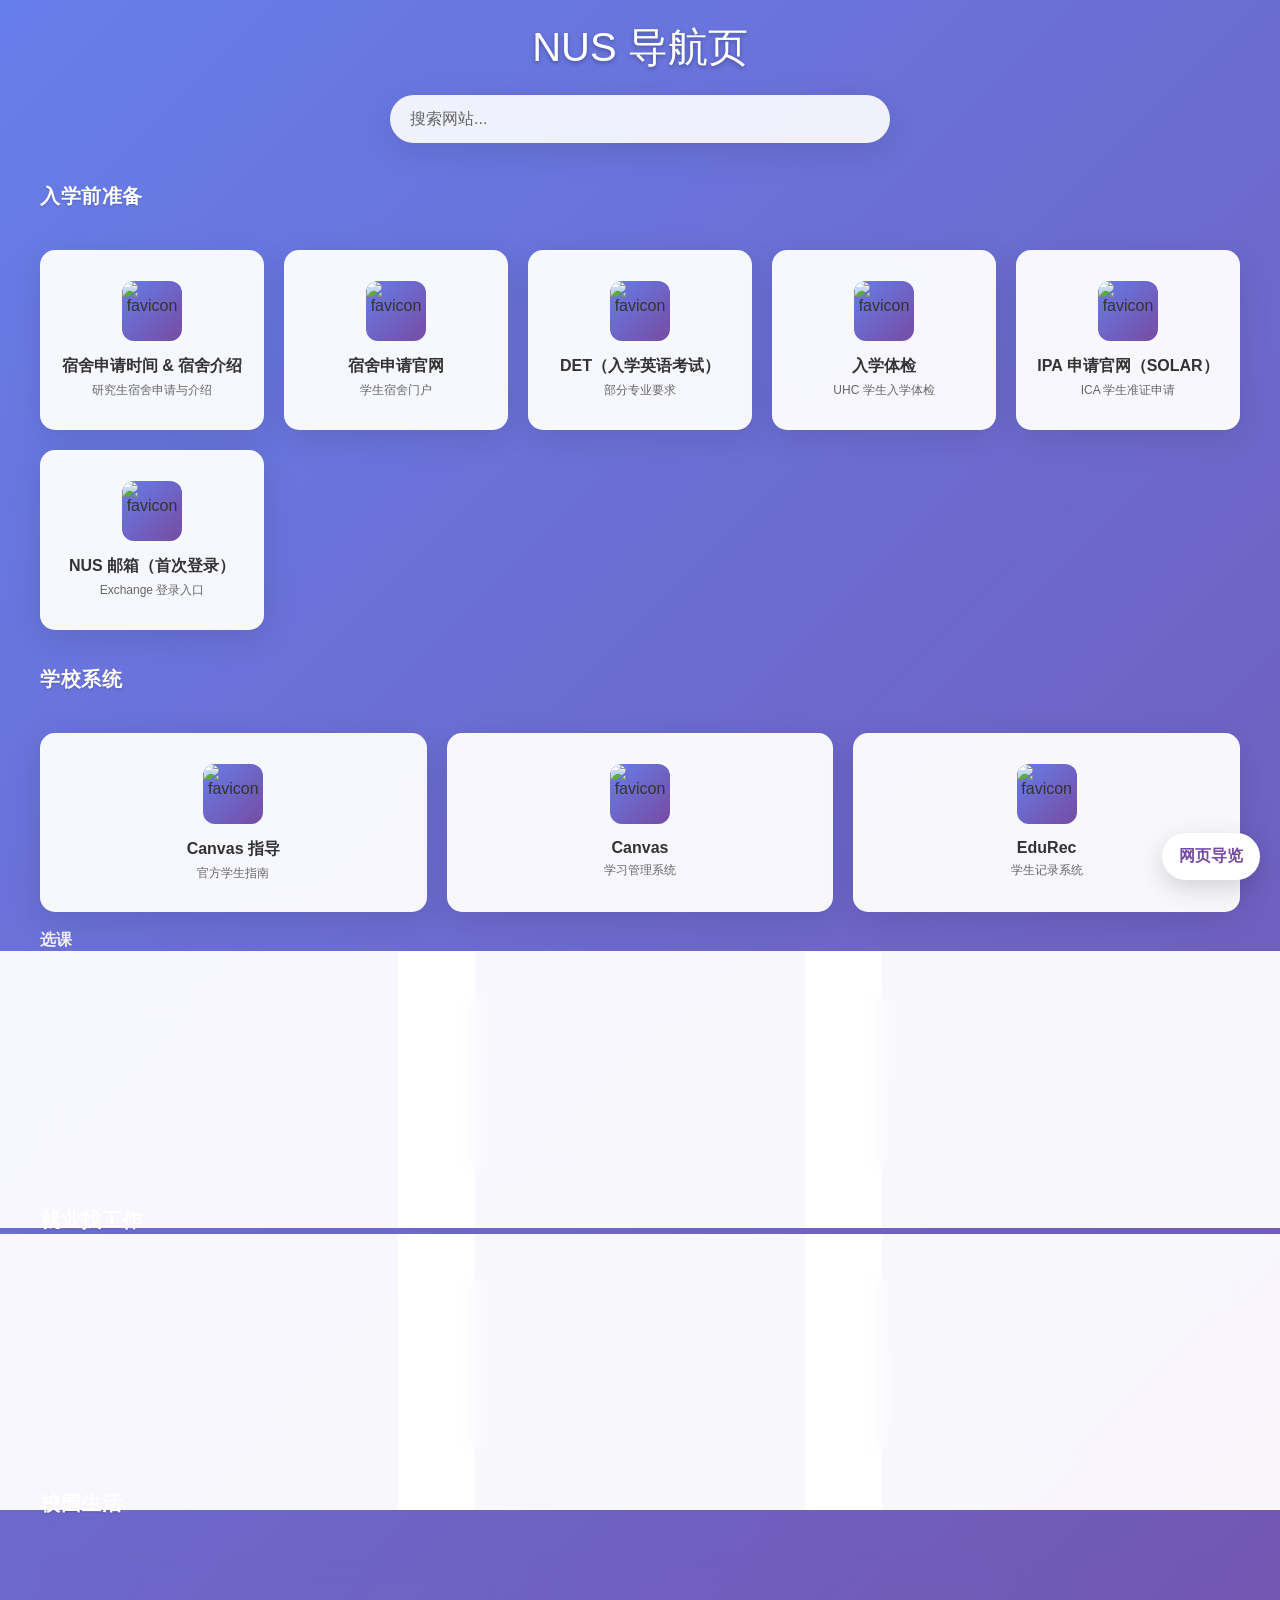
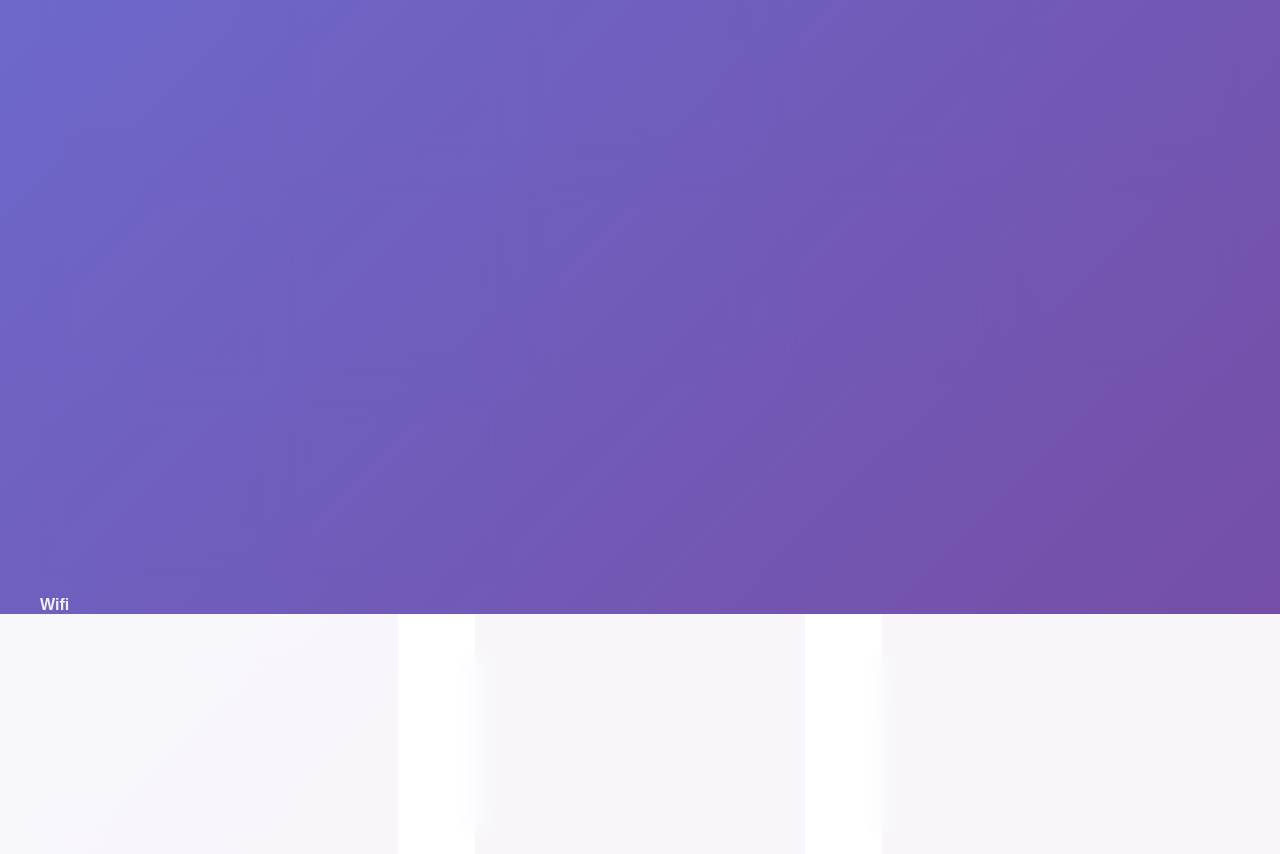
==== navigation.html @ f45ef73e "Initial commit: NUS navigation page" ====
<!DOCTYPE html>
<html lang="zh-CN">
<head>
    <meta charset="UTF-8">
    <meta name="viewport" content="width=device-width, initial-scale=1.0">
    <title>NUS 导航页</title>
    <style>
        * {
            margin: 0;
            padding: 0;
            box-sizing: border-box;
        }

        body {
            font-family: -apple-system, BlinkMacSystemFont, 'Segoe UI', Roboto, sans-serif;
            background: linear-gradient(135deg, #667eea 0%, #764ba2 100%);
            min-height: 100vh;
            padding: 20px;
        }

        .container {
            max-width: 1200px;
            margin: 0 auto;
        }

        .header {
            text-align: center;
            margin-bottom: 40px;
        }

        .title {
            color: white;
            font-size: 2.5rem;
            font-weight: 300;
            margin-bottom: 20px;
            text-shadow: 0 2px 4px rgba(0,0,0,0.3);
        }

        .search-container {
            position: relative;
            max-width: 500px;
            margin: 0 auto;
        }

        .search-box {
            width: 100%;
            padding: 15px 20px;
            font-size: 16px;
            border: none;
            border-radius: 25px;
            background: rgba(255, 255, 255, 0.9);
            backdrop-filter: blur(10px);
            box-shadow: 0 8px 32px rgba(0,0,0,0.1);
            transition: all 0.3s ease;
            outline: none;
        }

        .search-box:focus {
            background: rgba(255, 255, 255, 1);
            box-shadow: 0 12px 40px rgba(0,0,0,0.15);
            transform: translateY(-2px);
        }

        .search-box::placeholder {
            color: #666;
        }

        .nav-grid {
            display: grid;
            grid-template-columns: repeat(auto-fit, minmax(200px, 1fr));
            gap: 20px;
            margin-top: 40px;
        }

        .nav-item {
            background: rgba(255, 255, 255, 0.95);
            border-radius: 15px;
            padding: 30px 20px;
            text-align: center;
            text-decoration: none;
            color: #333;
            transition: all 0.3s ease;
            box-shadow: 0 8px 32px rgba(0,0,0,0.1);
            backdrop-filter: blur(10px);
            border: 1px solid rgba(255, 255, 255, 0.2);
        }

        .nav-item:hover {
            transform: translateY(-5px);
            box-shadow: 0 15px 40px rgba(0,0,0,0.2);
            background: rgba(255, 255, 255, 1);
        }

        .nav-icon {
            width: 60px;
            height: 60px;
            margin: 0 auto 15px;
            background: linear-gradient(135deg, #667eea, #764ba2);
            border-radius: 12px;
            display: flex;
            align-items: center;
            justify-content: center;
            overflow: hidden;
        }

        .nav-icon img {
            width: 100%;
            height: 100%;
            object-fit: cover;
            border-radius: 10px;
        }

        .nav-title {
            font-size: 16px;
            font-weight: 600;
            margin-bottom: 5px;
        }

        .nav-description {
            font-size: 12px;
            color: #666;
            line-height: 1.4;
        }

        .hidden {
            display: none;
        }

        @media (max-width: 768px) {
            .title {
                font-size: 2rem;
            }
            
            .nav-grid {
                grid-template-columns: repeat(auto-fit, minmax(150px, 1fr));
                gap: 15px;
            }
            
            .nav-item {
                padding: 20px 15px;
            }
            
            .nav-icon {
                width: 50px;
                height: 50px;
                font-size: 20px;
            }
        }

        .floating-guide {
            position: fixed;
            right: 20px;
            bottom: 20px;
            background: #ffffff;
            color: #764ba2;
            padding: 12px 16px;
            border-radius: 24px;
            text-decoration: none;
            box-shadow: 0 8px 24px rgba(0,0,0,0.15);
            border: 1px solid rgba(255, 255, 255, 0.6);
            font-weight: 600;
            transition: transform 0.2s ease, box-shadow 0.2s ease;
            z-index: 1000;
            backdrop-filter: blur(6px);
        }

        .floating-guide:hover {
            transform: translateY(-2px);
            box-shadow: 0 12px 32px rgba(0,0,0,0.2);
        }

        .section {
            margin-top: 36px;
        }

        .section-title {
            color: #ffffff;
            font-size: 20px;
            font-weight: 700;
            letter-spacing: 0.5px;
            text-shadow: 0 1px 2px rgba(0,0,0,0.2);
            margin-bottom: 14px;
        }

        .group-title {
            color: rgba(255,255,255,0.9);
            font-size: 16px;
            font-weight: 600;
            margin: 18px 0 10px;
        }
    </style>
</head>
<body>
    <div class="container">
        <div class="header">
            <h1 class="title">NUS 导航页</h1>
            <div class="search-container">
                <input type="text" class="search-box" placeholder="搜索网站..." id="searchBox">
            </div>
        </div>

        <div class="section" data-section>
            <h2 class="section-title">入学前准备</h2>
            <div class="nav-grid">
                <a href="https://osa.nus.edu.sg/accommodation/hostel-application/application-guide-graduate/" class="nav-item" data-name="宿舍申请时间 宿舍介绍">
                    <div class="nav-icon"><img alt="favicon"></div>
                    <div class="nav-title">宿舍申请时间 & 宿舍介绍</div>
                    <div class="nav-description">研究生宿舍申请与介绍</div>
                </a>

                <a href="https://uhms.nus.edu.sg/StudentPortal" class="nav-item" data-name="宿舍申请 申请官网">
                    <div class="nav-icon"><img alt="favicon"></div>
                    <div class="nav-title">宿舍申请官网</div>
                    <div class="nav-description">学生宿舍门户</div>
                </a>

                <a href="https://www.nus.edu.sg/registrar/academic-activities/registration/academic-related-matters/det" class="nav-item" data-name="DET 入学英语考试">
                    <div class="nav-icon"><img alt="favicon"></div>
                    <div class="nav-title">DET（入学英语考试）</div>
                    <div class="nav-description">部分专业要求</div>
                </a>

                <a href="https://www.nus.edu.sg/uhc/clinical-services/medical-examination/student-pre-admission-medical-examination" class="nav-item" data-name="体检 入学体检">
                    <div class="nav-icon"><img alt="favicon"></div>
                    <div class="nav-title">入学体检</div>
                    <div class="nav-description">UHC 学生入学体检</div>
                </a>

                <a href="https://eservices.ica.gov.sg/solar/index.xhtml" class="nav-item" data-name="IPA 申请官网 SOLAR">
                    <div class="nav-icon"><img alt="favicon"></div>
                    <div class="nav-title">IPA 申请官网（SOLAR）</div>
                    <div class="nav-description">ICA 学生准证申请</div>
                </a>

                <a href="https://exchange.nus.edu.sg/owa/auth/logon.aspx?url=https%3a%2f%2fexchange.nus.edu.sg%2fowa%2f&reason=0" class="nav-item" data-name="NUS 邮箱 第一次登录">
                    <div class="nav-icon"><img alt="favicon"></div>
                    <div class="nav-title">NUS 邮箱（首次登录）</div>
                    <div class="nav-description">Exchange 登录入口</div>
                </a>
            </div>
        </div>

        <div class="section" data-section>
            <h2 class="section-title">学校系统</h2>
            <div class="nav-grid">
                <a href="https://nus.atlassian.net/wiki/spaces/canvasstudent/overview" class="nav-item" data-name="Canvas 指导 文档">
                    <div class="nav-icon"><img alt="favicon"></div>
                    <div class="nav-title">Canvas 指导</div>
                    <div class="nav-description">官方学生指南</div>
                </a>

                <a href="https://www.nus.edu.sg/canvas/login/" class="nav-item" data-name="Canvas 登录 学习管理系统 LMS">
                    <div class="nav-icon"><img alt="favicon"></div>
                    <div class="nav-title">Canvas</div>
                    <div class="nav-description">学习管理系统</div>
                </a>

                <a href="https://myedurec.nus.edu.sg/psp/cs90prd/?cmd=login&languageCd=ENG&" class="nav-item" data-name="EduRec 学生记录 系统">
                    <div class="nav-icon"><img alt="favicon"></div>
                    <div class="nav-title">EduRec</div>
                    <div class="nav-description">学生记录系统</div>
                </a>
            </div>

            <div class="group-title">选课</div>
            <div class="nav-grid">
                <a href="https://nusmods.com/modules" class="nav-item" data-name="NusMods 模块 课程">
                    <div class="nav-icon"><img alt="favicon"></div>
                    <div class="nav-title">NusMods</div>
                    <div class="nav-description">课程模块查询</div>
                </a>

                <a href="https://nus.edu.sg/coursereg/schedule-and-timeline.html" class="nav-item" data-name="选课 时间 时间表">
                    <div class="nav-icon"><img alt="favicon"></div>
                    <div class="nav-title">选课时间安排</div>
                    <div class="nav-description">CourseReg 时间线</div>
                </a>

                <a href="https://nus.edu.sg/coursereg/resources.html" class="nav-item" data-name="选课 vacancy 资源">
                    <div class="nav-icon"><img alt="favicon"></div>
                    <div class="nav-title">选课 vacancy</div>
                    <div class="nav-description">CourseReg 资源与名额</div>
                </a>
            </div>
        </div>

        <div class="section" data-section>
            <h2 class="section-title">就业找工作</h2>
            <div class="nav-grid">
                <a href="https://inetapps.nus.edu.sg/nsws/app/login" class="nav-item" data-name="校内 勤工俭学 兼职">
                    <div class="nav-icon"><img alt="favicon"></div>
                    <div class="nav-title">校内勤工俭学</div>
                    <div class="nav-description">NSWS 校园岗位</div>
                </a>

                <a href="https://nus.edu.sg/cfg/" class="nav-item" data-name="就业 指导 Career CFG">
                    <div class="nav-icon"><img alt="favicon"></div>
                    <div class="nav-title">就业指导（CFG）</div>
                    <div class="nav-description">职业发展与求职资源</div>
                </a>

                <a href="https://nus-csm.symplicity.com/students/?uri=%2Fstudents%2Fapp%2Fjobs%2Fdiscover&signin_tab=0" class="nav-item" data-name="Talent connect 实习 NUS 实习僧 Symplicity">
                    <div class="nav-icon"><img alt="favicon"></div>
                    <div class="nav-title">Talent Connect（NUS 实习僧）</div>
                    <div class="nav-description">校招与实习平台</div>
                </a>
            </div>
        </div>

        <div class="section" data-section>
            <h2 class="section-title">校园生活</h2>
            <div class="nav-grid">
                <a href="https://nusit.nus.edu.sg/services/collaboration-and-productivity/nusmail/friendlymail/" class="nav-item" data-name="Friendlymail 邮箱 别名 昵称 显示名称">
                    <div class="nav-icon"><img alt="favicon"></div>
                    <div class="nav-title">Friendlymail（修改邮箱名称）</div>
                    <div class="nav-description">NUSMail 显示名称</div>
                </a>

                <a href="https://nus.edu.sg/nuslibraries" class="nav-item" data-name="图书馆 Library 资源 馆藏">
                    <div class="nav-icon"><img alt="favicon"></div>
                    <div class="nav-title">图书馆</div>
                    <div class="nav-description">NUS Libraries 门户</div>
                </a>

                <a href="https://linc.nus.edu.sg/pinreset~S16" class="nav-item" data-name="重置 pin 密码 卡">
                    <div class="nav-icon"><img alt="favicon"></div>
                    <div class="nav-title">重置 PIN</div>
                    <div class="nav-description">LINC PIN 重置</div>
                </a>

                <a href="https://map.nus.edu.sg/" class="nav-item" data-name="地图 map 校园 导航 位置">
                    <div class="nav-icon"><img alt="favicon"></div>
                    <div class="nav-title">校园地图</div>
                    <div class="nav-description">NUS Map</div>
                </a>

                <a href="https://osa.nus.edu.sg/services-support/administrative-services/lost-and-found/" class="nav-item" data-name="Lost and Found 失物招领">
                    <div class="nav-icon"><img alt="favicon"></div>
                    <div class="nav-title">Lost and Found</div>
                    <div class="nav-description">失物招领</div>
                </a>

                <a href="https://osa.nus.edu.sg/services-support/administrative-services/student-card-replacement/" class="nav-item" data-name="学生卡 丢失 补办 Replacement">
                    <div class="nav-icon"><img alt="favicon"></div>
                    <div class="nav-title">丢失学生卡</div>
                    <div class="nav-description">Student Card Replacement</div>
                </a>

                <a href="https://nusit.nus.edu.sg/services/wifi_internet/nvpn/" class="nav-item" data-name="vpn 学校 内网 连接 访问">
                    <div class="nav-icon"><img alt="favicon"></div>
                    <div class="nav-title">校园 VPN（NVPN）</div>
                    <div class="nav-description">校内资源访问</div>
                </a>

                <a href="https://www.nuscoop.sg/nus-memorabilia/nus-apparel/nus-jackets" class="nav-item" data-name="coop 纪念品 服饰 校园 商店 书店">
                    <div class="nav-icon"><img alt="favicon"></div>
                    <div class="nav-title">Co-op（纪念品店）</div>
                    <div class="nav-description">NUS Memorabilia</div>
                </a>

                <a href="https://uci.nus.edu.sg/campus-life/campus-services/utown/facilities-booking-utown-non-residential-facilities/" class="nav-item" data-name="Utown 研讨室 舞蹈房 预约 预定 Facilities Booking">
                    <div class="nav-icon"><img alt="favicon"></div>
                    <div class="nav-title">Utown 研讨室/舞蹈房预约</div>
                    <div class="nav-description">非住宿设施预定</div>
                </a>

                <a href="https://aces.nus.edu.sg/fbs/" class="nav-item" data-name="图书馆 研讨室 预约 预定 FBS">
                    <div class="nav-icon"><img alt="favicon"></div>
                    <div class="nav-title">图书馆研讨室预约</div>
                    <div class="nav-description">FBS 预约系统</div>
                </a>

                <a href="https://reboks.nus.edu.sg/nus_public_web/public/facilities" class="nav-item" data-name="体育馆 体育 设施 预约 预定 ReBOKS">
                    <div class="nav-icon"><img alt="favicon"></div>
                    <div class="nav-title">体育馆预订</div>
                    <div class="nav-description">ReBOKS 设施预约</div>
                </a>

                <a href="https://nusit.nus.edu.sg/services/software_and_os/software/software-for-student/" class="nav-item" data-name="软件 软件许可 学生 软件资源 下载">
                    <div class="nav-icon"><img alt="favicon"></div>
                    <div class="nav-title">学校提供软件</div>
                    <div class="nav-description">学生可用软件</div>
                </a>
            </div>

            <div class="group-title">Wifi</div>
            <div class="nav-grid">
                <a href="https://nusit.nus.edu.sg/eguides/" class="nav-item" data-name="eGuides 网络 指南 教程 Wifi">
                    <div class="nav-icon"><img alt="favicon"></div>
                    <div class="nav-title">eGuides（网络）</div>
                    <div class="nav-description">NUSIT 网络指南</div>
                </a>

                <a href="https://nusit.nus.edu.sg/services/wifi_internet/eduroam/" class="nav-item" data-name="eduroam 毕业 校友 Wifi 访问">
                    <div class="nav-icon"><img alt="favicon"></div>
                    <div class="nav-title">eduroam（毕业）</div>
                    <div class="nav-description">Wi-Fi 访指南</div>
                </a>

                <a href="https://libfaq.nus.edu.sg/faq?gid=71&qid=71366" class="nav-item" data-name="联网 说明 Library FAQ Wifi 连接">
                    <div class="nav-icon"><img alt="favicon"></div>
                    <div class="nav-title">联网说明</div>
                    <div class="nav-description">Library FAQ</div>
                </a>
            </div>
        </div>
    </div>

    <a class="floating-guide" href="https://mp.weixin.qq.com/s/q4GOlc3krcHm4wltc1f1_A" target="_blank" rel="noopener noreferrer">网页导览</a>

    <script>
        // 搜索功能
        const searchBox = document.getElementById('searchBox');
        const navItems = document.querySelectorAll('.nav-item');
        const sections = Array.from(document.querySelectorAll('[data-section]'));

        searchBox.addEventListener('input', function() {
            const searchTerm = this.value.toLowerCase();
            
            navItems.forEach(item => {
                const itemName = item.getAttribute('data-name').toLowerCase();
                const itemTitle = item.querySelector('.nav-title').textContent.toLowerCase();
                const itemDescription = item.querySelector('.nav-description').textContent.toLowerCase();
                
                if (itemName.includes(searchTerm) || 
                    itemTitle.includes(searchTerm) || 
                    itemDescription.includes(searchTerm)) {
                    item.classList.remove('hidden');
                } else {
                    item.classList.add('hidden');
                }
            });

            // 隐藏没有可见子项的分组
            sections.forEach(section => {
                const visible = Array.from(section.querySelectorAll('.nav-item'))
                    .some(i => !i.classList.contains('hidden'));
                section.classList.toggle('hidden', !visible && searchTerm.length > 0);
            });
        });

        // 添加点击动画效果
        navItems.forEach(item => {
            item.addEventListener('click', function(e) {
                // 创建点击波纹效果
                const ripple = document.createElement('div');
                ripple.style.position = 'absolute';
                ripple.style.borderRadius = '50%';
                ripple.style.background = 'rgba(255, 255, 255, 0.6)';
                ripple.style.transform = 'scale(0)';
                ripple.style.animation = 'ripple 0.6s linear';
                ripple.style.left = '50%';
                ripple.style.top = '50%';
                ripple.style.width = '20px';
                ripple.style.height = '20px';
                ripple.style.marginLeft = '-10px';
                ripple.style.marginTop = '-10px';
                
                this.style.position = 'relative';
                this.appendChild(ripple);
                
                setTimeout(() => {
                    ripple.remove();
                }, 600);
            });
        });

        // 添加CSS动画
        const style = document.createElement('style');
        style.textContent = `
            @keyframes ripple {
                to {
                    transform: scale(4);
                    opacity: 0;
                }
            }
        `;
        document.head.appendChild(style);

        // 为每个链接加载对应站点的 favicon
        (function setFavicons() {
            document.querySelectorAll('.nav-item').forEach(function(item) {
                try {
                    const url = new URL(item.href);
                    const iconContainer = item.querySelector('.nav-icon');
                    let img = iconContainer.querySelector('img');
                    if (!img) {
                        img = document.createElement('img');
                        img.alt = url.hostname + ' favicon';
                        iconContainer.innerHTML = '';
                        iconContainer.appendChild(img);
                    }
                    const faviconUrl = 'https://www.google.com/s2/favicons?domain=' + encodeURIComponent(url.hostname) + '&sz=128';
                    img.src = faviconUrl;
                } catch (e) {
                    // ignore invalid URLs
                }
            });
        })();
    </script>
</body>
</html>
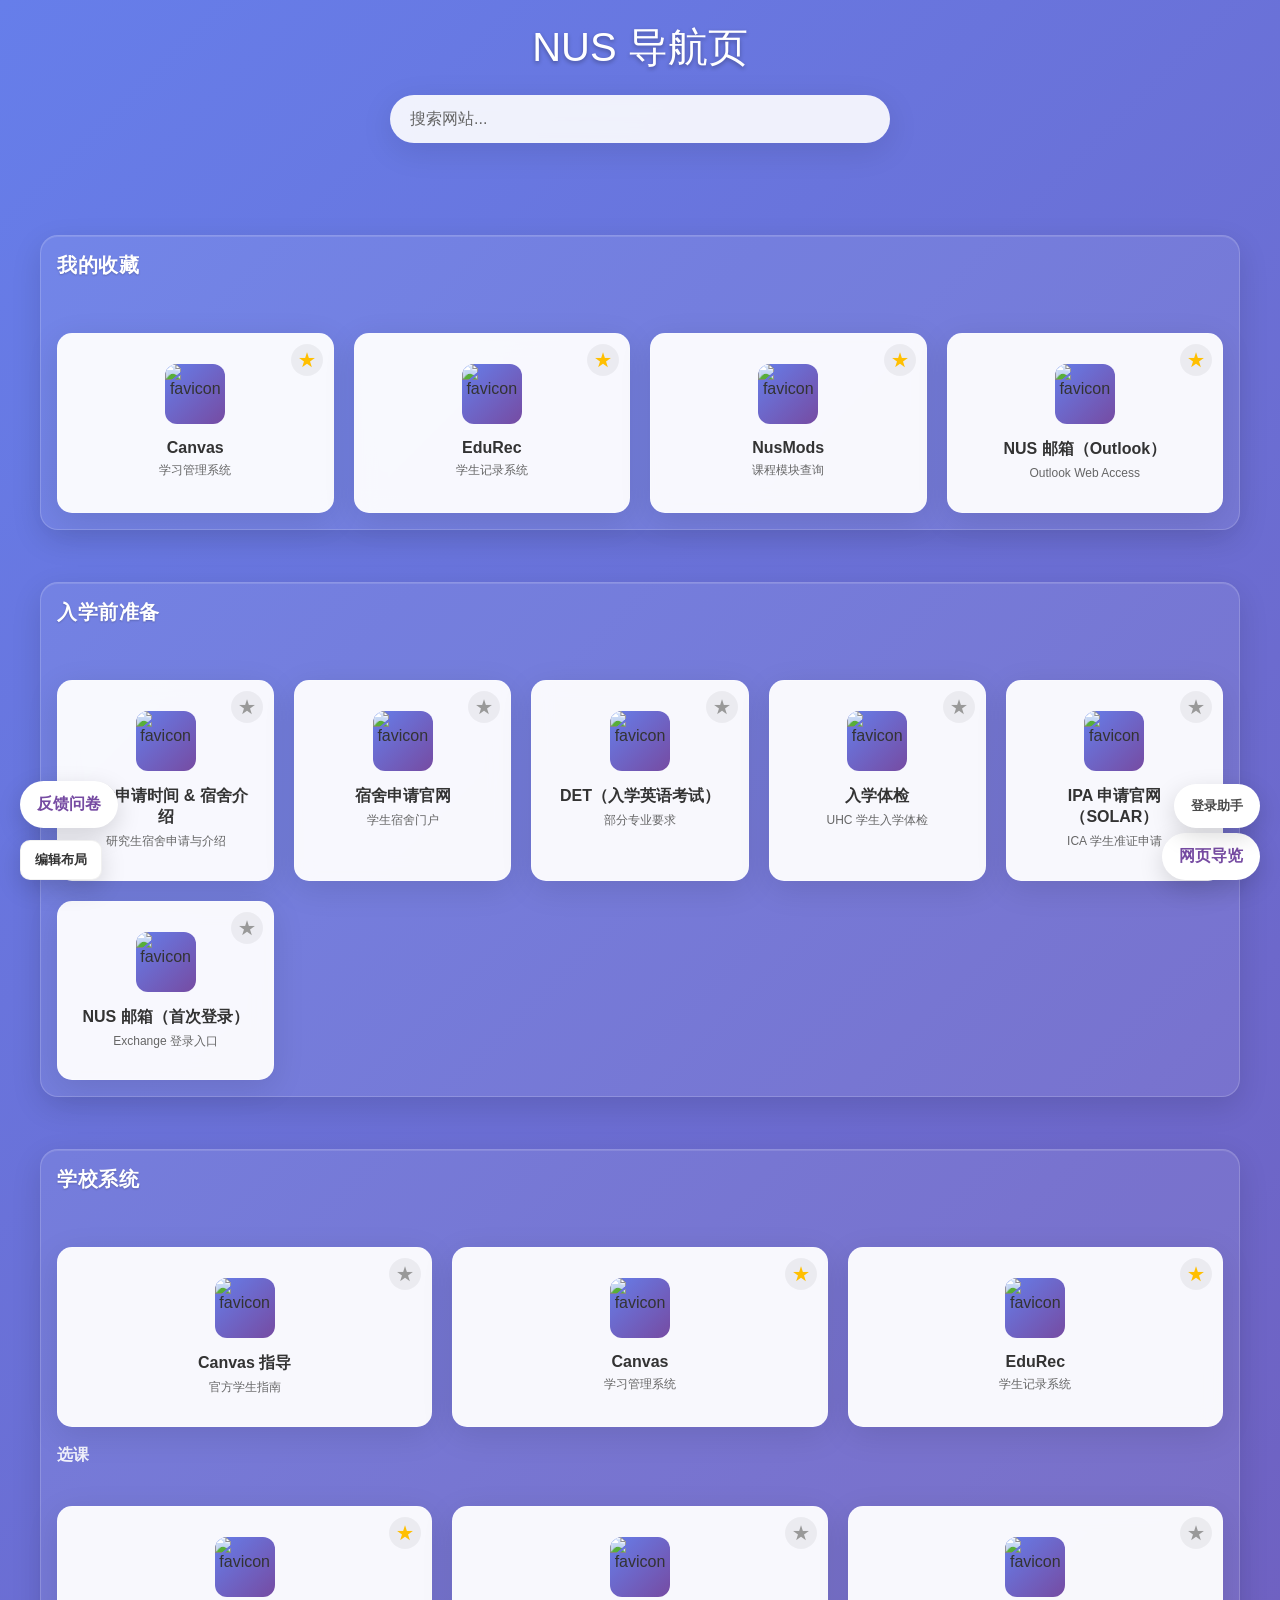
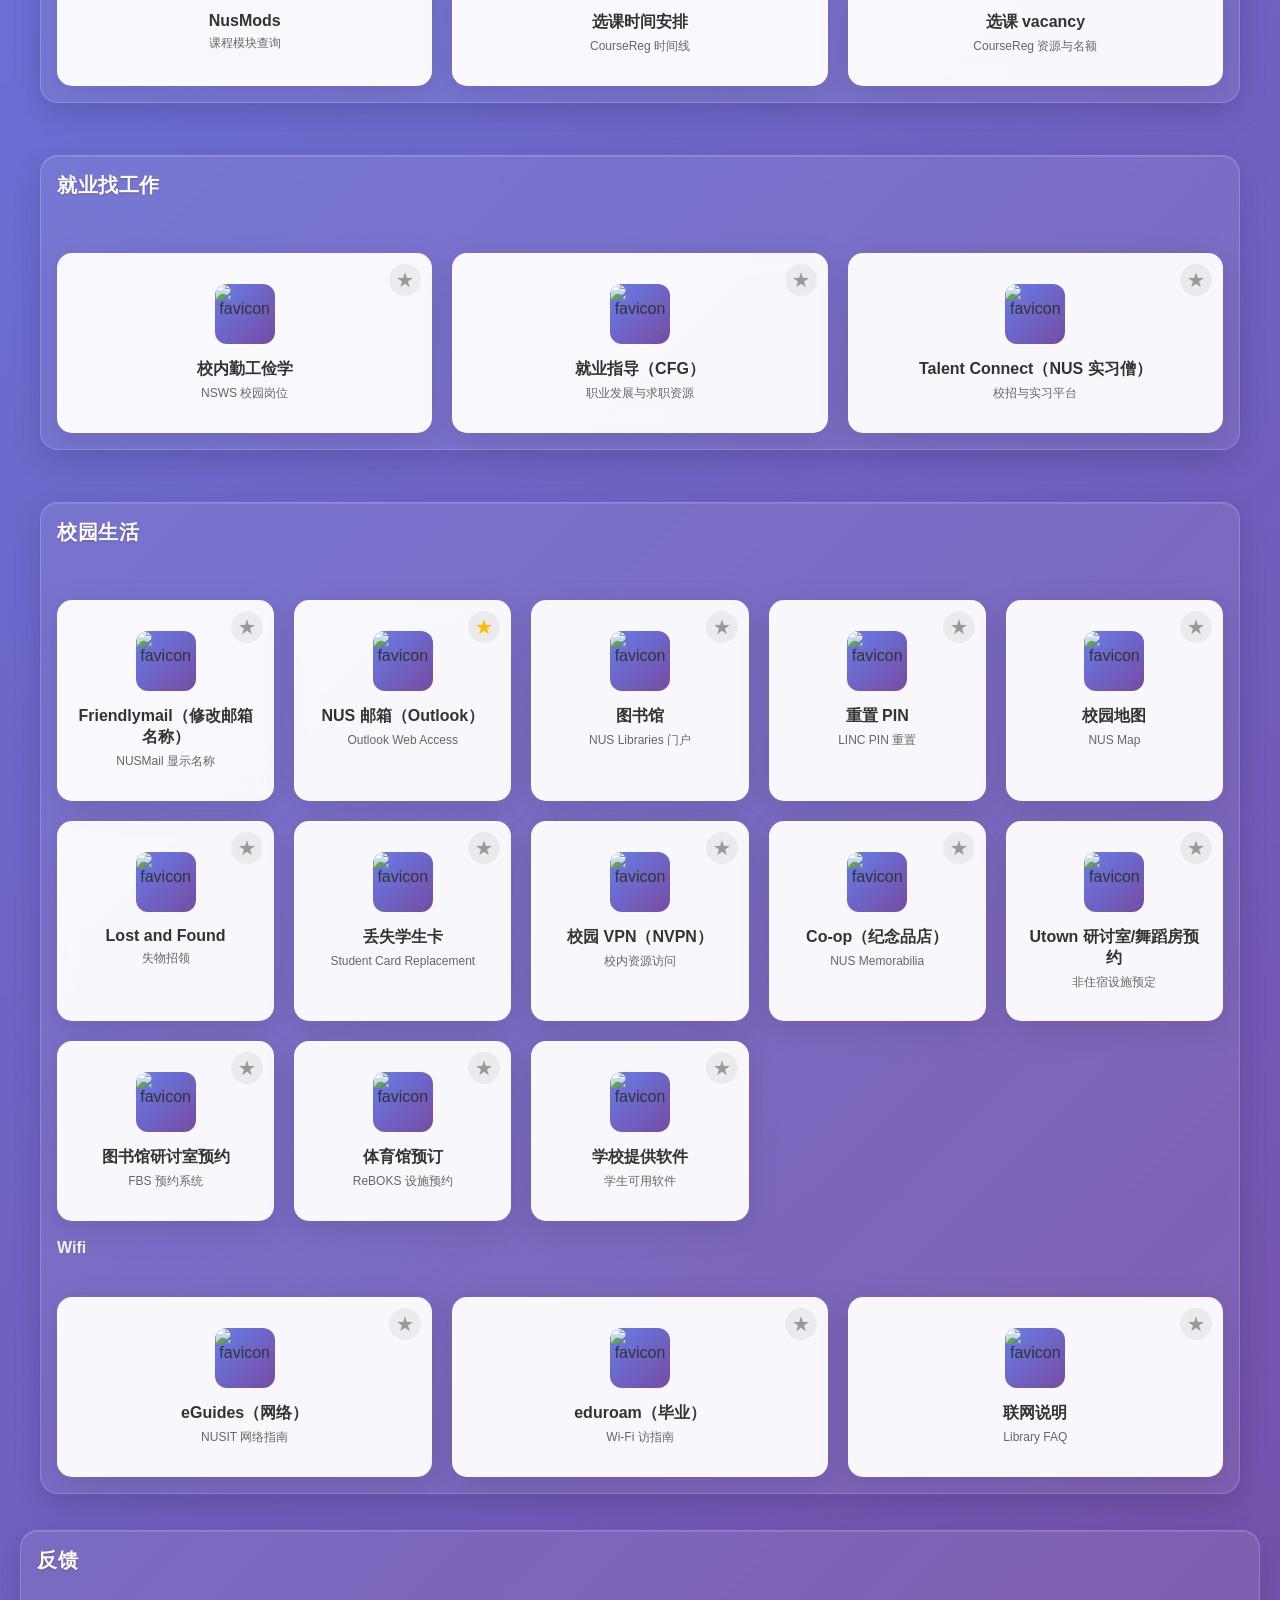
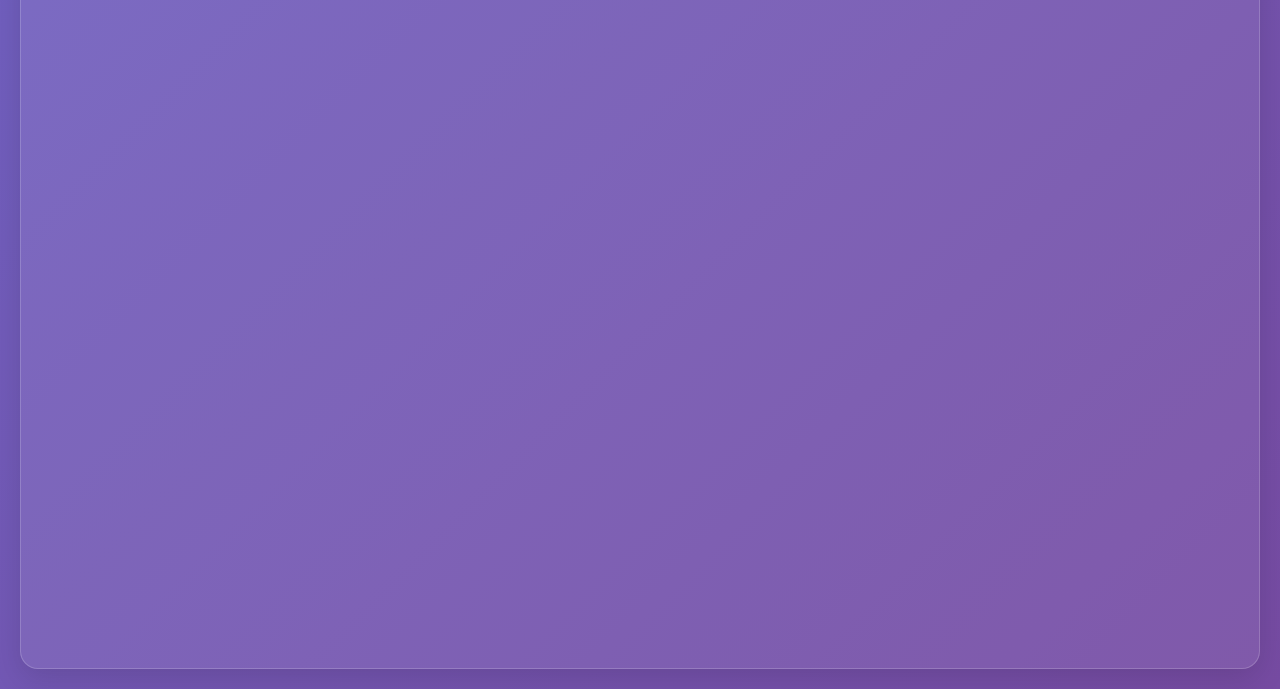
==== commit 352dbe5c: "Deploy navigation page" ====
--- a/navigation.html
+++ b/navigation.html
@@ -4,194 +4,10 @@
     <meta charset="UTF-8">
     <meta name="viewport" content="width=device-width, initial-scale=1.0">
     <title>NUS 导航页</title>
-    <style>
-        * {
-            margin: 0;
-            padding: 0;
-            box-sizing: border-box;
-        }
-
-        body {
-            font-family: -apple-system, BlinkMacSystemFont, 'Segoe UI', Roboto, sans-serif;
-            background: linear-gradient(135deg, #667eea 0%, #764ba2 100%);
-            min-height: 100vh;
-            padding: 20px;
-        }
-
-        .container {
-            max-width: 1200px;
-            margin: 0 auto;
-        }
-
-        .header {
-            text-align: center;
-            margin-bottom: 40px;
-        }
-
-        .title {
-            color: white;
-            font-size: 2.5rem;
-            font-weight: 300;
-            margin-bottom: 20px;
-            text-shadow: 0 2px 4px rgba(0,0,0,0.3);
-        }
-
-        .search-container {
-            position: relative;
-            max-width: 500px;
-            margin: 0 auto;
-        }
-
-        .search-box {
-            width: 100%;
-            padding: 15px 20px;
-            font-size: 16px;
-            border: none;
-            border-radius: 25px;
-            background: rgba(255, 255, 255, 0.9);
-            backdrop-filter: blur(10px);
-            box-shadow: 0 8px 32px rgba(0,0,0,0.1);
-            transition: all 0.3s ease;
-            outline: none;
-        }
-
-        .search-box:focus {
-            background: rgba(255, 255, 255, 1);
-            box-shadow: 0 12px 40px rgba(0,0,0,0.15);
-            transform: translateY(-2px);
-        }
-
-        .search-box::placeholder {
-            color: #666;
-        }
-
-        .nav-grid {
-            display: grid;
-            grid-template-columns: repeat(auto-fit, minmax(200px, 1fr));
-            gap: 20px;
-            margin-top: 40px;
-        }
-
-        .nav-item {
-            background: rgba(255, 255, 255, 0.95);
-            border-radius: 15px;
-            padding: 30px 20px;
-            text-align: center;
-            text-decoration: none;
-            color: #333;
-            transition: all 0.3s ease;
-            box-shadow: 0 8px 32px rgba(0,0,0,0.1);
-            backdrop-filter: blur(10px);
-            border: 1px solid rgba(255, 255, 255, 0.2);
-        }
-
-        .nav-item:hover {
-            transform: translateY(-5px);
-            box-shadow: 0 15px 40px rgba(0,0,0,0.2);
-            background: rgba(255, 255, 255, 1);
-        }
-
-        .nav-icon {
-            width: 60px;
-            height: 60px;
-            margin: 0 auto 15px;
-            background: linear-gradient(135deg, #667eea, #764ba2);
-            border-radius: 12px;
-            display: flex;
-            align-items: center;
-            justify-content: center;
-            overflow: hidden;
-        }
-
-        .nav-icon img {
-            width: 100%;
-            height: 100%;
-            object-fit: cover;
-            border-radius: 10px;
-        }
-
-        .nav-title {
-            font-size: 16px;
-            font-weight: 600;
-            margin-bottom: 5px;
-        }
-
-        .nav-description {
-            font-size: 12px;
-            color: #666;
-            line-height: 1.4;
-        }
-
-        .hidden {
-            display: none;
-        }
-
-        @media (max-width: 768px) {
-            .title {
-                font-size: 2rem;
-            }
-            
-            .nav-grid {
-                grid-template-columns: repeat(auto-fit, minmax(150px, 1fr));
-                gap: 15px;
-            }
-            
-            .nav-item {
-                padding: 20px 15px;
-            }
-            
-            .nav-icon {
-                width: 50px;
-                height: 50px;
-                font-size: 20px;
-            }
-        }
-
-        .floating-guide {
-            position: fixed;
-            right: 20px;
-            bottom: 20px;
-            background: #ffffff;
-            color: #764ba2;
-            padding: 12px 16px;
-            border-radius: 24px;
-            text-decoration: none;
-            box-shadow: 0 8px 24px rgba(0,0,0,0.15);
-            border: 1px solid rgba(255, 255, 255, 0.6);
-            font-weight: 600;
-            transition: transform 0.2s ease, box-shadow 0.2s ease;
-            z-index: 1000;
-            backdrop-filter: blur(6px);
-        }
-
-        .floating-guide:hover {
-            transform: translateY(-2px);
-            box-shadow: 0 12px 32px rgba(0,0,0,0.2);
-        }
-
-        .section {
-            margin-top: 36px;
-        }
-
-        .section-title {
-            color: #ffffff;
-            font-size: 20px;
-            font-weight: 700;
-            letter-spacing: 0.5px;
-            text-shadow: 0 1px 2px rgba(0,0,0,0.2);
-            margin-bottom: 14px;
-        }
-
-        .group-title {
-            color: rgba(255,255,255,0.9);
-            font-size: 16px;
-            font-weight: 600;
-            margin: 18px 0 10px;
-        }
-    </style>
+    <link rel="stylesheet" href="styles.css">
 </head>
 <body>
-    <div class="container">
+    <div class="container sections-container" id="sectionsContainer">
         <div class="header">
             <h1 class="title">NUS 导航页</h1>
             <div class="search-container">
@@ -199,66 +15,99 @@
             </div>
         </div>
 
-        <div class="section" data-section>
-            <h2 class="section-title">入学前准备</h2>
+        <div class="section favorites-section" data-section id="favoritesSection" data-section-id="favorites">
+            <div class="section-header">
+                <h2 class="section-title">我的收藏</h2>
+                <div class="section-controls">
+                    <label style="color:#fff; font-size:12px;">列数</label>
+                    <input class="cols-input" type="number" min="1" max="6" value="4" data-cols-input>
+                </div>
+            </div>
+            <div class="nav-grid" id="favoritesGrid"></div>
+            <div class="favorites-empty" id="favoritesEmpty" style="display:none;">收藏一些常用网站，会显示在这里</div>
+        </div>
+
+        <div class="section" data-section data-section-id="prep">
+            <div class="section-header">
+                <h2 class="section-title">入学前准备</h2>
+                <div class="section-controls">
+                    <label style="color:#fff; font-size:12px;">列数</label>
+                    <input class="cols-input" type="number" min="1" max="6" value="4" data-cols-input>
+                </div>
+            </div>
             <div class="nav-grid">
                 <a href="https://osa.nus.edu.sg/accommodation/hostel-application/application-guide-graduate/" class="nav-item" data-name="宿舍申请时间 宿舍介绍">
                     <div class="nav-icon"><img alt="favicon"></div>
                     <div class="nav-title">宿舍申请时间 & 宿舍介绍</div>
                     <div class="nav-description">研究生宿舍申请与介绍</div>
+                    <button type="button" class="fav-btn" aria-label="收藏"><span class="fav-icon">★</span></button>
                 </a>
 
                 <a href="https://uhms.nus.edu.sg/StudentPortal" class="nav-item" data-name="宿舍申请 申请官网">
                     <div class="nav-icon"><img alt="favicon"></div>
                     <div class="nav-title">宿舍申请官网</div>
                     <div class="nav-description">学生宿舍门户</div>
+                    <button type="button" class="fav-btn" aria-label="收藏"><span class="fav-icon">★</span></button>
                 </a>
 
                 <a href="https://www.nus.edu.sg/registrar/academic-activities/registration/academic-related-matters/det" class="nav-item" data-name="DET 入学英语考试">
                     <div class="nav-icon"><img alt="favicon"></div>
                     <div class="nav-title">DET（入学英语考试）</div>
                     <div class="nav-description">部分专业要求</div>
+                    <button type="button" class="fav-btn" aria-label="收藏"><span class="fav-icon">★</span></button>
                 </a>
 
                 <a href="https://www.nus.edu.sg/uhc/clinical-services/medical-examination/student-pre-admission-medical-examination" class="nav-item" data-name="体检 入学体检">
                     <div class="nav-icon"><img alt="favicon"></div>
                     <div class="nav-title">入学体检</div>
                     <div class="nav-description">UHC 学生入学体检</div>
+                    <button type="button" class="fav-btn" aria-label="收藏"><span class="fav-icon">★</span></button>
                 </a>
 
                 <a href="https://eservices.ica.gov.sg/solar/index.xhtml" class="nav-item" data-name="IPA 申请官网 SOLAR">
                     <div class="nav-icon"><img alt="favicon"></div>
                     <div class="nav-title">IPA 申请官网（SOLAR）</div>
                     <div class="nav-description">ICA 学生准证申请</div>
+                    <button type="button" class="fav-btn" aria-label="收藏"><span class="fav-icon">★</span></button>
                 </a>
 
                 <a href="https://exchange.nus.edu.sg/owa/auth/logon.aspx?url=https%3a%2f%2fexchange.nus.edu.sg%2fowa%2f&reason=0" class="nav-item" data-name="NUS 邮箱 第一次登录">
                     <div class="nav-icon"><img alt="favicon"></div>
                     <div class="nav-title">NUS 邮箱（首次登录）</div>
                     <div class="nav-description">Exchange 登录入口</div>
-                </a>
-            </div>
-        </div>
-
-        <div class="section" data-section>
-            <h2 class="section-title">学校系统</h2>
+                    <button type="button" class="fav-btn" aria-label="收藏"><span class="fav-icon">★</span></button>
+                </a>
+            </div>
+        </div>
+
+        <div class="section" data-section data-section-id="systems">
+            <div class="section-header">
+                <h2 class="section-title">学校系统</h2>
+                <div class="section-controls">
+                    <label style="color:#fff; font-size:12px;">列数</label>
+                    <input class="cols-input" type="number" min="1" max="6" value="4" data-cols-input>
+                </div>
+            </div>
             <div class="nav-grid">
                 <a href="https://nus.atlassian.net/wiki/spaces/canvasstudent/overview" class="nav-item" data-name="Canvas 指导 文档">
                     <div class="nav-icon"><img alt="favicon"></div>
                     <div class="nav-title">Canvas 指导</div>
                     <div class="nav-description">官方学生指南</div>
+                    <button type="button" class="fav-btn" aria-label="收藏"><span class="fav-icon">★</span></button>
                 </a>
 
                 <a href="https://www.nus.edu.sg/canvas/login/" class="nav-item" data-name="Canvas 登录 学习管理系统 LMS">
                     <div class="nav-icon"><img alt="favicon"></div>
-                    <div class="nav-title">Canvas</div>
-                    <div class="nav-description">学习管理系统</div>
-                </a>
+                <div class="nav-title">Canvas</div>
+                <div class="nav-description">学习管理系统</div>
+                    <button type="button" class="fav-btn" aria-label="收藏"><span class="fav-icon">★</span></button>
+            </a>
 
                 <a href="https://myedurec.nus.edu.sg/psp/cs90prd/?cmd=login&languageCd=ENG&" class="nav-item" data-name="EduRec 学生记录 系统">
                     <div class="nav-icon"><img alt="favicon"></div>
-                    <div class="nav-title">EduRec</div>
-                    <div class="nav-description">学生记录系统</div>
+                <div class="nav-title">EduRec</div>
+                <div class="nav-description">学生记录系统</div>
+                    <button type="button" class="fav-btn" aria-label="收藏"><span class="fav-icon">★</span></button>
                 </a>
             </div>
 
@@ -268,118 +117,155 @@
                     <div class="nav-icon"><img alt="favicon"></div>
                     <div class="nav-title">NusMods</div>
                     <div class="nav-description">课程模块查询</div>
+                    <button type="button" class="fav-btn" aria-label="收藏"><span class="fav-icon">★</span></button>
                 </a>
 
                 <a href="https://nus.edu.sg/coursereg/schedule-and-timeline.html" class="nav-item" data-name="选课 时间 时间表">
                     <div class="nav-icon"><img alt="favicon"></div>
                     <div class="nav-title">选课时间安排</div>
                     <div class="nav-description">CourseReg 时间线</div>
+                    <button type="button" class="fav-btn" aria-label="收藏"><span class="fav-icon">★</span></button>
                 </a>
 
                 <a href="https://nus.edu.sg/coursereg/resources.html" class="nav-item" data-name="选课 vacancy 资源">
                     <div class="nav-icon"><img alt="favicon"></div>
                     <div class="nav-title">选课 vacancy</div>
                     <div class="nav-description">CourseReg 资源与名额</div>
-                </a>
-            </div>
-        </div>
-
-        <div class="section" data-section>
-            <h2 class="section-title">就业找工作</h2>
+                    <button type="button" class="fav-btn" aria-label="收藏"><span class="fav-icon">★</span></button>
+                </a>
+            </div>
+        </div>
+
+        <div class="section" data-section data-section-id="career">
+            <div class="section-header">
+                <h2 class="section-title">就业找工作</h2>
+                <div class="section-controls">
+                    <label style="color:#fff; font-size:12px;">列数</label>
+                    <input class="cols-input" type="number" min="1" max="6" value="4" data-cols-input>
+                </div>
+            </div>
             <div class="nav-grid">
                 <a href="https://inetapps.nus.edu.sg/nsws/app/login" class="nav-item" data-name="校内 勤工俭学 兼职">
                     <div class="nav-icon"><img alt="favicon"></div>
                     <div class="nav-title">校内勤工俭学</div>
                     <div class="nav-description">NSWS 校园岗位</div>
+                    <button type="button" class="fav-btn" aria-label="收藏"><span class="fav-icon">★</span></button>
                 </a>
 
                 <a href="https://nus.edu.sg/cfg/" class="nav-item" data-name="就业 指导 Career CFG">
                     <div class="nav-icon"><img alt="favicon"></div>
                     <div class="nav-title">就业指导（CFG）</div>
                     <div class="nav-description">职业发展与求职资源</div>
+                    <button type="button" class="fav-btn" aria-label="收藏"><span class="fav-icon">★</span></button>
                 </a>
 
                 <a href="https://nus-csm.symplicity.com/students/?uri=%2Fstudents%2Fapp%2Fjobs%2Fdiscover&signin_tab=0" class="nav-item" data-name="Talent connect 实习 NUS 实习僧 Symplicity">
                     <div class="nav-icon"><img alt="favicon"></div>
                     <div class="nav-title">Talent Connect（NUS 实习僧）</div>
                     <div class="nav-description">校招与实习平台</div>
-                </a>
-            </div>
-        </div>
-
-        <div class="section" data-section>
-            <h2 class="section-title">校园生活</h2>
+                    <button type="button" class="fav-btn" aria-label="收藏"><span class="fav-icon">★</span></button>
+                </a>
+            </div>
+        </div>
+
+        <div class="section" data-section data-section-id="life">
+            <div class="section-header">
+                <h2 class="section-title">校园生活</h2>
+                <div class="section-controls">
+                    <label style="color:#fff; font-size:12px;">列数</label>
+                    <input class="cols-input" type="number" min="1" max="6" value="4" data-cols-input>
+                </div>
+            </div>
             <div class="nav-grid">
                 <a href="https://nusit.nus.edu.sg/services/collaboration-and-productivity/nusmail/friendlymail/" class="nav-item" data-name="Friendlymail 邮箱 别名 昵称 显示名称">
                     <div class="nav-icon"><img alt="favicon"></div>
                     <div class="nav-title">Friendlymail（修改邮箱名称）</div>
                     <div class="nav-description">NUSMail 显示名称</div>
+                    <button type="button" class="fav-btn" aria-label="收藏"><span class="fav-icon">★</span></button>
+                </a>
+
+                <a href="https://outlook.office.com/mail/inbox/id/AAQkAGQwMDM4NTM1LTcwYmEtNDFiNC1hZGE2LWVlNTZhZDA4ZDNmYwAQADieis8SzE0ysxpCNEJHg7g%3D?hl=zh_CN" class="nav-item" data-name="Outlook 邮箱 NUS 邮箱 OWA">
+                    <div class="nav-icon"><img alt="favicon"></div>
+                    <div class="nav-title">NUS 邮箱（Outlook）</div>
+                    <div class="nav-description">Outlook Web Access</div>
+                    <button type="button" class="fav-btn" aria-label="收藏"><span class="fav-icon">★</span></button>
                 </a>
 
                 <a href="https://nus.edu.sg/nuslibraries" class="nav-item" data-name="图书馆 Library 资源 馆藏">
                     <div class="nav-icon"><img alt="favicon"></div>
                     <div class="nav-title">图书馆</div>
                     <div class="nav-description">NUS Libraries 门户</div>
+                    <button type="button" class="fav-btn" aria-label="收藏"><span class="fav-icon">★</span></button>
                 </a>
 
                 <a href="https://linc.nus.edu.sg/pinreset~S16" class="nav-item" data-name="重置 pin 密码 卡">
                     <div class="nav-icon"><img alt="favicon"></div>
                     <div class="nav-title">重置 PIN</div>
                     <div class="nav-description">LINC PIN 重置</div>
+                    <button type="button" class="fav-btn" aria-label="收藏"><span class="fav-icon">★</span></button>
                 </a>
 
                 <a href="https://map.nus.edu.sg/" class="nav-item" data-name="地图 map 校园 导航 位置">
                     <div class="nav-icon"><img alt="favicon"></div>
                     <div class="nav-title">校园地图</div>
                     <div class="nav-description">NUS Map</div>
+                    <button type="button" class="fav-btn" aria-label="收藏"><span class="fav-icon">★</span></button>
                 </a>
 
                 <a href="https://osa.nus.edu.sg/services-support/administrative-services/lost-and-found/" class="nav-item" data-name="Lost and Found 失物招领">
                     <div class="nav-icon"><img alt="favicon"></div>
                     <div class="nav-title">Lost and Found</div>
                     <div class="nav-description">失物招领</div>
+                    <button type="button" class="fav-btn" aria-label="收藏"><span class="fav-icon">★</span></button>
                 </a>
 
                 <a href="https://osa.nus.edu.sg/services-support/administrative-services/student-card-replacement/" class="nav-item" data-name="学生卡 丢失 补办 Replacement">
                     <div class="nav-icon"><img alt="favicon"></div>
                     <div class="nav-title">丢失学生卡</div>
                     <div class="nav-description">Student Card Replacement</div>
+                    <button type="button" class="fav-btn" aria-label="收藏"><span class="fav-icon">★</span></button>
                 </a>
 
                 <a href="https://nusit.nus.edu.sg/services/wifi_internet/nvpn/" class="nav-item" data-name="vpn 学校 内网 连接 访问">
                     <div class="nav-icon"><img alt="favicon"></div>
                     <div class="nav-title">校园 VPN（NVPN）</div>
                     <div class="nav-description">校内资源访问</div>
+                    <button type="button" class="fav-btn" aria-label="收藏"><span class="fav-icon">★</span></button>
                 </a>
 
                 <a href="https://www.nuscoop.sg/nus-memorabilia/nus-apparel/nus-jackets" class="nav-item" data-name="coop 纪念品 服饰 校园 商店 书店">
                     <div class="nav-icon"><img alt="favicon"></div>
                     <div class="nav-title">Co-op（纪念品店）</div>
                     <div class="nav-description">NUS Memorabilia</div>
+                    <button type="button" class="fav-btn" aria-label="收藏"><span class="fav-icon">★</span></button>
                 </a>
 
                 <a href="https://uci.nus.edu.sg/campus-life/campus-services/utown/facilities-booking-utown-non-residential-facilities/" class="nav-item" data-name="Utown 研讨室 舞蹈房 预约 预定 Facilities Booking">
                     <div class="nav-icon"><img alt="favicon"></div>
                     <div class="nav-title">Utown 研讨室/舞蹈房预约</div>
                     <div class="nav-description">非住宿设施预定</div>
+                    <button type="button" class="fav-btn" aria-label="收藏"><span class="fav-icon">★</span></button>
                 </a>
 
                 <a href="https://aces.nus.edu.sg/fbs/" class="nav-item" data-name="图书馆 研讨室 预约 预定 FBS">
                     <div class="nav-icon"><img alt="favicon"></div>
                     <div class="nav-title">图书馆研讨室预约</div>
                     <div class="nav-description">FBS 预约系统</div>
+                    <button type="button" class="fav-btn" aria-label="收藏"><span class="fav-icon">★</span></button>
                 </a>
 
                 <a href="https://reboks.nus.edu.sg/nus_public_web/public/facilities" class="nav-item" data-name="体育馆 体育 设施 预约 预定 ReBOKS">
                     <div class="nav-icon"><img alt="favicon"></div>
                     <div class="nav-title">体育馆预订</div>
                     <div class="nav-description">ReBOKS 设施预约</div>
+                    <button type="button" class="fav-btn" aria-label="收藏"><span class="fav-icon">★</span></button>
                 </a>
 
                 <a href="https://nusit.nus.edu.sg/services/software_and_os/software/software-for-student/" class="nav-item" data-name="软件 软件许可 学生 软件资源 下载">
                     <div class="nav-icon"><img alt="favicon"></div>
                     <div class="nav-title">学校提供软件</div>
                     <div class="nav-description">学生可用软件</div>
+                    <button type="button" class="fav-btn" aria-label="收藏"><span class="fav-icon">★</span></button>
                 </a>
             </div>
 
@@ -389,114 +275,69 @@
                     <div class="nav-icon"><img alt="favicon"></div>
                     <div class="nav-title">eGuides（网络）</div>
                     <div class="nav-description">NUSIT 网络指南</div>
+                    <button type="button" class="fav-btn" aria-label="收藏"><span class="fav-icon">★</span></button>
                 </a>
 
                 <a href="https://nusit.nus.edu.sg/services/wifi_internet/eduroam/" class="nav-item" data-name="eduroam 毕业 校友 Wifi 访问">
                     <div class="nav-icon"><img alt="favicon"></div>
                     <div class="nav-title">eduroam（毕业）</div>
                     <div class="nav-description">Wi-Fi 访指南</div>
+                    <button type="button" class="fav-btn" aria-label="收藏"><span class="fav-icon">★</span></button>
                 </a>
 
                 <a href="https://libfaq.nus.edu.sg/faq?gid=71&qid=71366" class="nav-item" data-name="联网 说明 Library FAQ Wifi 连接">
                     <div class="nav-icon"><img alt="favicon"></div>
                     <div class="nav-title">联网说明</div>
                     <div class="nav-description">Library FAQ</div>
+                    <button type="button" class="fav-btn" aria-label="收藏"><span class="fav-icon">★</span></button>
                 </a>
             </div>
         </div>
     </div>
 
+    <div class="section" data-section id="feedback">
+        <div class="section-header">
+            <h2 class="section-title">反馈</h2>
+        </div>
+        <div class="feedback">
+            <iframe src="https://docs.google.com/forms/d/e/1FAIpQLSezv1Lq1R4HCRQc1IYL51oquQL_O3a6UEXOq6hibne2OM-tJQ/viewform?embedded=true" width="100%" height="640" frameborder="0" marginheight="0" marginwidth="0">正在加载…</iframe>
+        </div>
+    </div>
+
     <a class="floating-guide" href="https://mp.weixin.qq.com/s/q4GOlc3krcHm4wltc1f1_A" target="_blank" rel="noopener noreferrer">网页导览</a>
-
-    <script>
-        // 搜索功能
-        const searchBox = document.getElementById('searchBox');
-        const navItems = document.querySelectorAll('.nav-item');
-        const sections = Array.from(document.querySelectorAll('[data-section]'));
-
-        searchBox.addEventListener('input', function() {
-            const searchTerm = this.value.toLowerCase();
-            
-            navItems.forEach(item => {
-                const itemName = item.getAttribute('data-name').toLowerCase();
-                const itemTitle = item.querySelector('.nav-title').textContent.toLowerCase();
-                const itemDescription = item.querySelector('.nav-description').textContent.toLowerCase();
-                
-                if (itemName.includes(searchTerm) || 
-                    itemTitle.includes(searchTerm) || 
-                    itemDescription.includes(searchTerm)) {
-                    item.classList.remove('hidden');
-                } else {
-                    item.classList.add('hidden');
-                }
-            });
-
-            // 隐藏没有可见子项的分组
-            sections.forEach(section => {
-                const visible = Array.from(section.querySelectorAll('.nav-item'))
-                    .some(i => !i.classList.contains('hidden'));
-                section.classList.toggle('hidden', !visible && searchTerm.length > 0);
-            });
-        });
-
-        // 添加点击动画效果
-        navItems.forEach(item => {
-            item.addEventListener('click', function(e) {
-                // 创建点击波纹效果
-                const ripple = document.createElement('div');
-                ripple.style.position = 'absolute';
-                ripple.style.borderRadius = '50%';
-                ripple.style.background = 'rgba(255, 255, 255, 0.6)';
-                ripple.style.transform = 'scale(0)';
-                ripple.style.animation = 'ripple 0.6s linear';
-                ripple.style.left = '50%';
-                ripple.style.top = '50%';
-                ripple.style.width = '20px';
-                ripple.style.height = '20px';
-                ripple.style.marginLeft = '-10px';
-                ripple.style.marginTop = '-10px';
-                
-                this.style.position = 'relative';
-                this.appendChild(ripple);
-                
-                setTimeout(() => {
-                    ripple.remove();
-                }, 600);
-            });
-        });
-
-        // 添加CSS动画
-        const style = document.createElement('style');
-        style.textContent = `
-            @keyframes ripple {
-                to {
-                    transform: scale(4);
-                    opacity: 0;
-                }
-            }
-        `;
-        document.head.appendChild(style);
-
-        // 为每个链接加载对应站点的 favicon
-        (function setFavicons() {
-            document.querySelectorAll('.nav-item').forEach(function(item) {
-                try {
-                    const url = new URL(item.href);
-                    const iconContainer = item.querySelector('.nav-icon');
-                    let img = iconContainer.querySelector('img');
-                    if (!img) {
-                        img = document.createElement('img');
-                        img.alt = url.hostname + ' favicon';
-                        iconContainer.innerHTML = '';
-                        iconContainer.appendChild(img);
-                    }
-                    const faviconUrl = 'https://www.google.com/s2/favicons?domain=' + encodeURIComponent(url.hostname) + '&sz=128';
-                    img.src = faviconUrl;
-                } catch (e) {
-                    // ignore invalid URLs
-                }
-            });
-        })();
-    </script>
+    <button class="edit-toggle" id="editToggle">编辑布局</button>
+    <button class="login-helper-btn" id="loginHelperBtn">登录助手</button>
+    <a class="feedback-float-left" href="https://docs.google.com/forms/d/e/1FAIpQLSezv1Lq1R4HCRQc1IYL51oquQL_O3a6UEXOq6hibne2OM-tJQ/viewform?embedded=true" target="_blank" rel="noopener noreferrer">反馈问卷</a>
+
+    <div class="modal-backdrop" id="loginHelperModal">
+        <div class="modal">
+            <h3>登录助手（本地存储，受密码短语保护）</h3>
+            <div class="form-row">
+                <label for="nusId">NUS ID（如 eXXXXXXX）</label>
+                <input id="nusId" type="text" autocomplete="username" placeholder="输入你的学号/用户名">
+            </div>
+            <div class="form-row">
+                <label for="passphrase">密码短语（用于本地加密解密）</label>
+                <input id="passphrase" type="password" placeholder="仅在本机使用，避免遗忘">
+            </div>
+            <div class="form-row">
+                <label for="nusPwd">NUS 密码（可选，保存前会本地加密）</label>
+                <input id="nusPwd" type="password" autocomplete="current-password" placeholder="输入密码以更新保存（可留空）">
+            </div>
+            <div class="form-actions">
+                <button class="btn btn-primary" id="saveCreds">保存/更新</button>
+                <button class="btn btn-secondary" id="copyUser">复制用户名</button>
+                <button class="btn btn-secondary" id="copyPwd">复制密码</button>
+                <button class="btn" id="closeModal">关闭</button>
+            </div>
+            <div class="tip">说明：
+                1) 所有数据仅存于你的浏览器本地，绝不上传。
+                2) 跨站点自动填表受浏览器安全限制，建议到各网站登录页后使用“复制”按钮或浏览器密码管理器粘贴。
+                3) 切勿分享学校账号密码给他人。
+            </div>
+        </div>
+    </div>
+
+    <script src="main.js"></script>
 </body>
 </html>
--- a/styles.css
+++ b/styles.css
@@ -0,0 +1,330 @@
+* {
+    margin: 0;
+    padding: 0;
+    box-sizing: border-box;
+}
+
+body {
+    font-family: -apple-system, BlinkMacSystemFont, 'Segoe UI', Roboto, sans-serif;
+    background: linear-gradient(135deg, #667eea 0%, #764ba2 100%);
+    min-height: 100vh;
+    padding: 20px;
+}
+
+.container {
+    max-width: 1200px;
+    margin: 0 auto;
+}
+
+.header {
+    text-align: center;
+    margin-bottom: 40px;
+}
+
+.title {
+    color: white;
+    font-size: 2.5rem;
+    font-weight: 300;
+    margin-bottom: 20px;
+    text-shadow: 0 2px 4px rgba(0,0,0,0.3);
+}
+
+.search-container {
+    position: relative;
+    max-width: 500px;
+    margin: 0 auto;
+}
+
+.search-box {
+    width: 100%;
+    padding: 15px 20px;
+    font-size: 16px;
+    border: none;
+    border-radius: 25px;
+    background: rgba(255, 255, 255, 0.9);
+    backdrop-filter: blur(10px);
+    box-shadow: 0 8px 32px rgba(0,0,0,0.1);
+    transition: all 0.3s ease;
+    outline: none;
+}
+
+.search-box:focus {
+    background: rgba(255, 255, 255, 1);
+    box-shadow: 0 12px 40px rgba(0,0,0,0.15);
+    transform: translateY(-2px);
+}
+
+.search-box::placeholder {
+    color: #666;
+}
+
+.nav-grid {
+    display: grid;
+    grid-template-columns: repeat(auto-fit, minmax(200px, 1fr));
+    gap: 20px;
+    margin-top: 40px;
+}
+
+.nav-item {
+    background: rgba(255, 255, 255, 0.95);
+    border-radius: 15px;
+    padding: 30px 20px;
+    text-align: center;
+    text-decoration: none;
+    color: #333;
+    transition: all 0.3s ease;
+    box-shadow: 0 8px 32px rgba(0,0,0,0.1);
+    backdrop-filter: blur(10px);
+    border: 1px solid rgba(255, 255, 255, 0.2);
+    position: relative;
+}
+
+.nav-item:hover {
+    transform: translateY(-5px);
+    box-shadow: 0 15px 40px rgba(0,0,0,0.2);
+    background: rgba(255, 255, 255, 1);
+}
+
+.nav-icon {
+    width: 60px;
+    height: 60px;
+    margin: 0 auto 15px;
+    background: linear-gradient(135deg, #667eea, #764ba2);
+    border-radius: 12px;
+    display: flex;
+    align-items: center;
+    justify-content: center;
+    overflow: hidden;
+}
+
+.nav-icon img {
+    width: 100%;
+    height: 100%;
+    object-fit: cover;
+    border-radius: 10px;
+}
+
+.nav-title {
+    font-size: 16px;
+    font-weight: 600;
+    margin-bottom: 5px;
+}
+
+.nav-description {
+    font-size: 12px;
+    color: #666;
+    line-height: 1.4;
+}
+
+.hidden {
+    display: none;
+}
+
+@keyframes ripple {
+    to {
+        transform: scale(4);
+        opacity: 0;
+    }
+}
+
+@media (max-width: 768px) {
+    .title { font-size: 2rem; }
+    .nav-grid { grid-template-columns: repeat(auto-fit, minmax(150px, 1fr)); gap: 15px; }
+    .nav-item { padding: 20px 15px; }
+    .nav-icon { width: 50px; height: 50px; font-size: 20px; }
+}
+
+.floating-guide {
+    position: fixed;
+    right: 20px;
+    bottom: 20px;
+    background: #ffffff;
+    color: #764ba2;
+    padding: 12px 16px;
+    border-radius: 24px;
+    text-decoration: none;
+    box-shadow: 0 8px 24px rgba(0,0,0,0.15);
+    border: 1px solid rgba(255, 255, 255, 0.6);
+    font-weight: 600;
+    transition: transform 0.2s ease, box-shadow 0.2s ease;
+    z-index: 1000;
+    backdrop-filter: blur(6px);
+}
+
+.floating-guide:hover {
+    transform: translateY(-2px);
+    box-shadow: 0 12px 32px rgba(0,0,0,0.2);
+}
+
+.section { margin-top: 36px; }
+
+.section-title {
+    color: #ffffff;
+    font-size: 20px;
+    font-weight: 700;
+    letter-spacing: 0.5px;
+    text-shadow: 0 1px 2px rgba(0,0,0,0.2);
+    margin-bottom: 14px;
+}
+
+.group-title {
+    color: rgba(255,255,255,0.9);
+    font-size: 16px;
+    font-weight: 600;
+    margin: 18px 0 10px;
+}
+
+/* Folder-like card for sections */
+[data-section] {
+    padding: 16px;
+    border-radius: 18px;
+    background: rgba(255,255,255,0.08);
+    border: 1px solid rgba(255,255,255,0.18);
+    box-shadow: inset 0 1px 0 rgba(255,255,255,0.12), 0 10px 30px rgba(0,0,0,0.12);
+}
+
+.section-header {
+    display: flex;
+    align-items: center;
+    justify-content: space-between;
+    gap: 12px;
+}
+
+.section-controls { display: none; align-items: center; gap: 8px; }
+.edit-mode .section-controls { display: inline-flex; }
+
+.edit-toggle {
+    position: fixed;
+    left: 20px;
+    bottom: 20px;
+    padding: 10px 14px;
+    border-radius: 10px;
+    background: #ffffff;
+    color: #333;
+    font-weight: 600;
+    border: 1px solid rgba(0,0,0,0.06);
+    box-shadow: 0 8px 24px rgba(0,0,0,0.15);
+    cursor: pointer;
+    z-index: 1200;
+}
+
+.cols-input {
+    width: 72px;
+    height: 34px;
+    border-radius: 8px;
+    border: 1px solid #ddd;
+    padding: 0 8px;
+}
+
+.sections-container {
+    display: grid;
+    gap: 16px;
+}
+
+.edit-mode [data-section] { outline: 2px dashed rgba(255,255,255,0.35); outline-offset: 4px; }
+.dragging { opacity: 0.6; }
+
+.login-helper-btn {
+    position: fixed;
+    right: 20px;
+    bottom: 72px;
+    background: #ffffff;
+    color: #4a4a4a;
+    padding: 12px 16px;
+    border-radius: 24px;
+    text-decoration: none;
+    box-shadow: 0 8px 24px rgba(0,0,0,0.15);
+    border: 1px solid rgba(255, 255, 255, 0.6);
+    font-weight: 600;
+    transition: transform 0.2s ease, box-shadow 0.2s ease;
+    z-index: 1000;
+    backdrop-filter: blur(6px);
+    cursor: pointer;
+}
+
+.login-helper-btn:hover {
+    transform: translateY(-2px);
+    box-shadow: 0 12px 32px rgba(0,0,0,0.2);
+}
+
+.feedback-float-left {
+    position: fixed;
+    left: 20px;
+    bottom: 72px;
+    background: #ffffff;
+    color: #764ba2;
+    padding: 12px 16px;
+    border-radius: 24px;
+    text-decoration: none;
+    box-shadow: 0 8px 24px rgba(0,0,0,0.15);
+    border: 1px solid rgba(255, 255, 255, 0.6);
+    font-weight: 600;
+    transition: transform 0.2s ease, box-shadow 0.2s ease;
+    z-index: 1000;
+    backdrop-filter: blur(6px);
+}
+
+.feedback-float-left:hover {
+    transform: translateY(-2px);
+    box-shadow: 0 12px 32px rgba(0,0,0,0.2);
+}
+
+.modal-backdrop {
+    position: fixed;
+    inset: 0;
+    background: rgba(0,0,0,0.4);
+    display: none;
+    align-items: center;
+    justify-content: center;
+    z-index: 1100;
+}
+
+.modal {
+    width: 92%;
+    max-width: 520px;
+    background: #ffffff;
+    border-radius: 14px;
+    box-shadow: 0 20px 60px rgba(0,0,0,0.25);
+    padding: 20px;
+}
+
+.modal h3 { margin-bottom: 12px; font-size: 18px; color: #333; }
+.form-row { margin: 10px 0; }
+.form-row label { display: block; font-size: 13px; color: #555; margin-bottom: 6px; }
+.form-row input { width: 100%; padding: 10px 12px; border: 1px solid #ddd; border-radius: 10px; font-size: 14px; }
+.form-actions { display: flex; gap: 10px; margin-top: 12px; flex-wrap: wrap; }
+.btn { appearance: none; border: none; border-radius: 10px; padding: 10px 14px; cursor: pointer; font-weight: 600; }
+.btn-primary { background: linear-gradient(135deg, #667eea, #764ba2); color: #fff; }
+.btn-secondary { background: #f2f2f2; color: #333; }
+.tip { font-size: 12px; color: #777; margin-top: 8px; line-height: 1.5; }
+
+/* Favorites */
+.favorites-section .section-title { display: flex; align-items: center; gap: 8px; }
+.favorites-empty { color: rgba(255,255,255,0.9); font-size: 14px; margin-top: 6px; }
+
+.fav-btn {
+    position: absolute;
+    top: 10px;
+    right: 10px;
+    width: 32px;
+    height: 32px;
+    border-radius: 50%;
+    background: rgba(0,0,0,0.05);
+    border: none;
+    cursor: pointer;
+    display: flex;
+    align-items: center;
+    justify-content: center;
+    transition: background 0.2s ease, transform 0.15s ease;
+}
+
+.fav-btn:hover { background: rgba(0,0,0,0.08); transform: scale(1.03); }
+.fav-btn:active { transform: scale(0.97); }
+
+.fav-icon { font-size: 18px; color: #999; pointer-events: none; }
+.fav-btn.is-fav .fav-icon { color: #ffbf00; }
+
+
+/* Feedback */
+.feedback { max-width: 800px; margin: 20px auto 0; }
+
